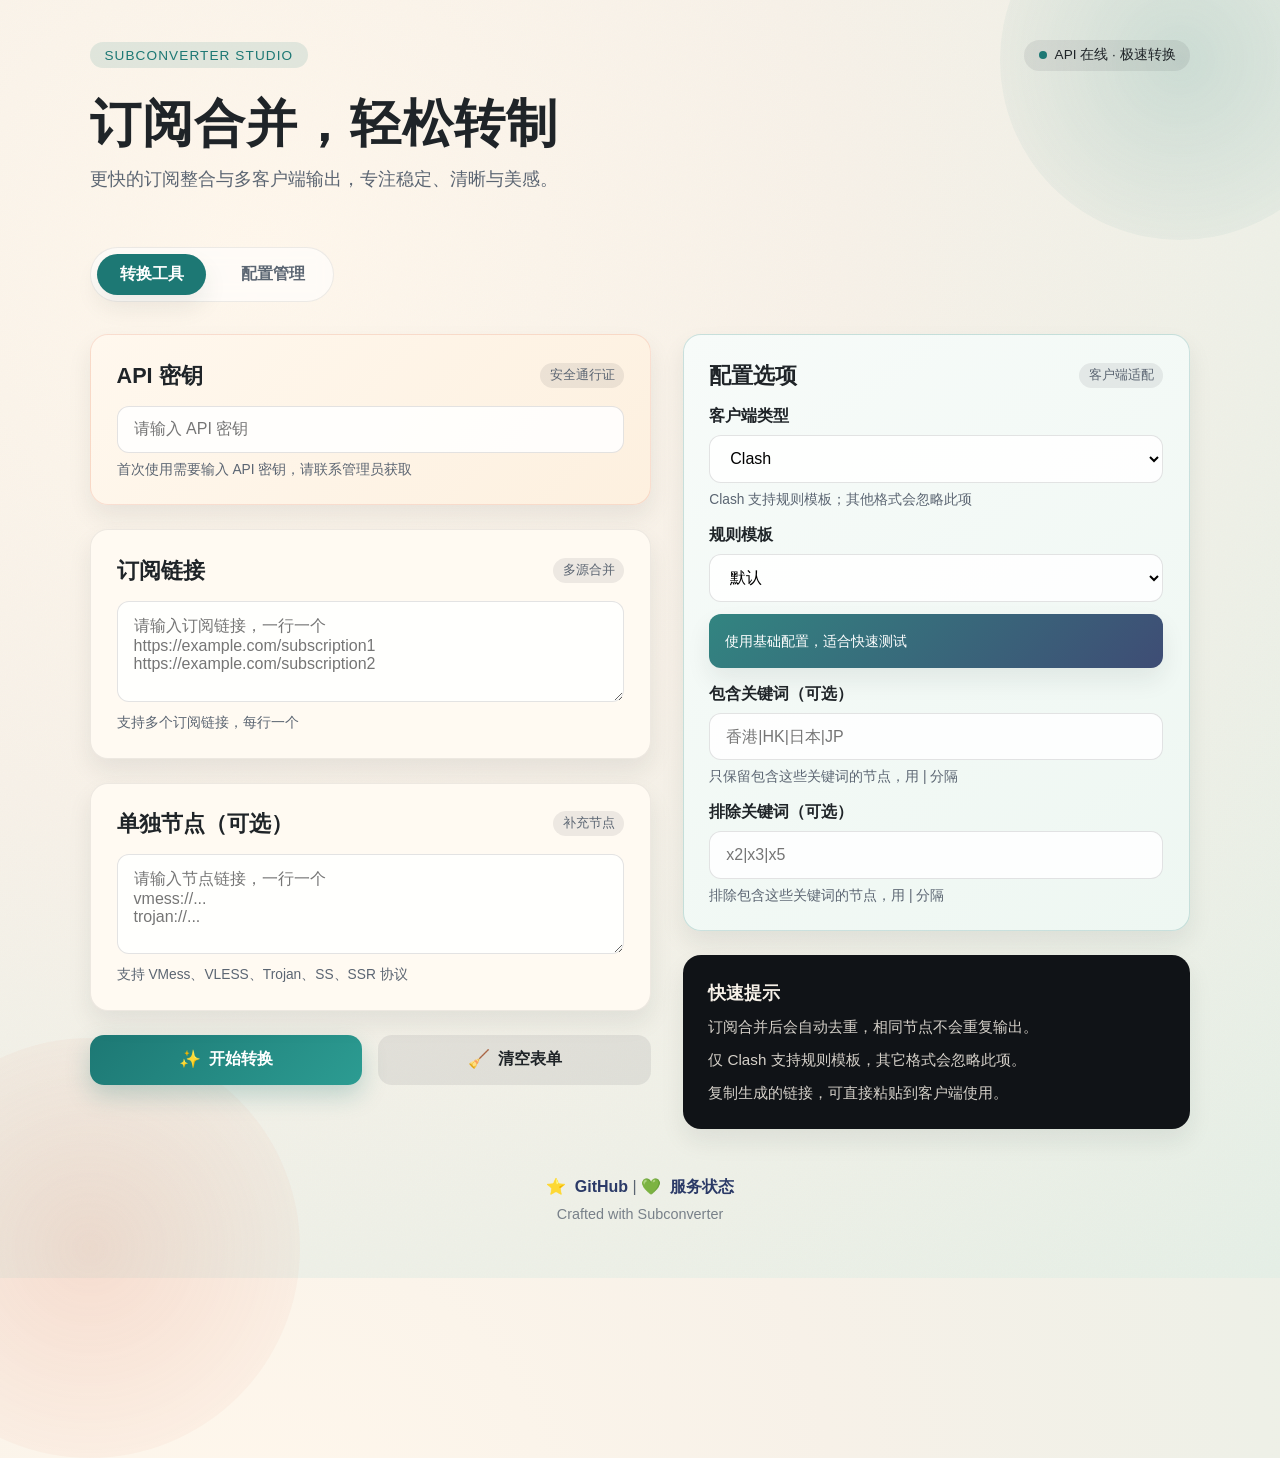
==== web/index.html @ e1075053 "Serve web interface at root path for easier deployment" ====
<!DOCTYPE html>
<html lang="zh-CN">

<head>
    <meta charset="UTF-8">
    <meta name="viewport" content="width=device-width, initial-scale=1.0">
    <title>Subconverter - 订阅转换工具</title>
    <link rel="stylesheet" href="style.css">
</head>

<body>
    <div class="bg-orb orb-1"></div>
    <div class="bg-orb orb-2"></div>
    <div class="bg-orb orb-3"></div>
    <div class="grain"></div>

    <div class="page">
        <header class="hero">
            <div class="hero-top">
                <span class="badge">Subconverter Studio</span>
                <div class="status-pill">
                    <span class="pulse"></span>
                    <span>API 在线 · 极速转换</span>
                </div>
            </div>
            <h1>订阅合并，轻松转制</h1>
            <p class="subtitle">更快的订阅整合与多客户端输出，专注稳定、清晰与美感。</p>
        </header>

        <nav class="nav-tabs">
            <a href="index.html" class="nav-tab active">转换工具</a>
            <a href="configs.html" class="nav-tab">配置管理</a>
        </nav>

        <main class="layout">
            <div class="column">
                <!-- API 密钥 -->
                <section class="card card-spotlight">
                    <div class="card-title">
                        <h2>API 密钥</h2>
                        <span class="card-tag">安全通行证</span>
                    </div>
                    <div class="form-group">
                        <input type="password" id="apiKey" placeholder="请输入 API 密钥">
                        <small>首次使用需要输入 API 密钥，请联系管理员获取</small>
                    </div>
                </section>

                <!-- 订阅链接 -->
                <section class="card">
                    <div class="card-title">
                        <h2>订阅链接</h2>
                        <span class="card-tag">多源合并</span>
                    </div>
                    <div class="form-group">
                        <textarea id="subscriptions" rows="4"
                            placeholder="请输入订阅链接，一行一个&#10;https://example.com/subscription1&#10;https://example.com/subscription2"></textarea>
                        <small>支持多个订阅链接，每行一个</small>
                    </div>
                </section>

                <!-- 单独节点 -->
                <section class="card">
                    <div class="card-title">
                        <h2>单独节点（可选）</h2>
                        <span class="card-tag">补充节点</span>
                    </div>
                    <div class="form-group">
                        <textarea id="nodes" rows="3"
                            placeholder="请输入节点链接，一行一个&#10;vmess://...&#10;trojan://..."></textarea>
                        <small>支持 VMess、VLESS、Trojan、SS、SSR 协议</small>
                    </div>
                </section>

                <!-- 操作按钮 -->
                <section class="actions">
                    <button class="btn btn-primary" onclick="convert()">
                        <span class="btn-icon">✨</span>
                        开始转换
                    </button>
                    <button class="btn btn-secondary" onclick="clearForm()">
                        <span class="btn-icon">🧹</span>
                        清空表单
                    </button>
                </section>

                <!-- 结果显示 -->
                <section class="card result-card" id="resultSection" style="display: none;">
                    <div class="card-title">
                        <h2>转换结果</h2>
                        <span class="card-tag">可复制链接</span>
                    </div>
                    <div class="result-content">
                        <div class="result-url">
                            <input type="text" id="resultUrl" readonly>
                            <button class="btn btn-copy" onclick="copyResult()">
                                <span class="btn-icon">📋</span>
                                复制
                            </button>
                        </div>
                        <div class="result-info">
                            <p id="resultInfo"></p>
                        </div>
                    </div>
                </section>
            </div>

            <div class="column">
                <!-- 配置选项 -->
                <section class="card card-config">
                    <div class="card-title">
                        <h2>配置选项</h2>
                        <span class="card-tag">客户端适配</span>
                    </div>

                    <div class="form-group">
                        <label for="outputFormat">客户端类型</label>
                        <select id="outputFormat">
                            <option value="clash">Clash</option>
                            <option value="singbox">Sing-box</option>
                            <option value="surge" data-ver="4">Surge 4</option>
                            <option value="surge" data-ver="3">Surge 3</option>
                            <option value="quanx">Quantumult X</option>
                            <option value="quan">Quantumult</option>
                            <option value="loon">Loon</option>
                            <option value="surfboard">Surfboard</option>
                            <option value="v2ray">V2Ray</option>
                            <option value="ss">Shadowsocks</option>
                            <option value="ssr">ShadowsocksR</option>
                            <option value="mixed">通用格式 (Shadowrocket等)</option>
                        </select>
                        <small id="configHint" class="config-hint">选择你使用的代理客户端</small>
                    </div>

                    <div class="form-group" id="configGroup">
                        <label for="configTemplate">规则模板</label>
                        <select id="configTemplate" onchange="updateTemplateDescription()">
                            <option value="">默认</option>
                            <option value="default">Default（简化版）</option>
                            <option value="acl4ssr">ACL4SSR（本地完整版）</option>
                            <optgroup label="ACL4SSR 在线版（推荐）">
                                <option value="acl4ssr_online">ACL4SSR 在线基础版</option>
                                <option value="acl4ssr_online_full">ACL4SSR 在线完整版</option>
                                <option value="acl4ssr_online_mini">ACL4SSR 在线精简版</option>
                                <option value="acl4ssr_online_adblock">ACL4SSR 强化去广告版</option>
                                <option value="acl4ssr_online_noauto">ACL4SSR 无自动测速版</option>
                            </optgroup>
                        </select>
                        <div id="templateDescription" class="template-desc"></div>
                    </div>

                    <div class="form-group">
                        <label for="includeFilter">包含关键词（可选）</label>
                        <input type="text" id="includeFilter" placeholder="香港|HK|日本|JP">
                        <small>只保留包含这些关键词的节点，用 | 分隔</small>
                    </div>

                    <div class="form-group">
                        <label for="excludeFilter">排除关键词（可选）</label>
                        <input type="text" id="excludeFilter" placeholder="x2|x3|x5">
                        <small>排除包含这些关键词的节点，用 | 分隔</small>
                    </div>
                </section>

                <section class="card card-note">
                    <h3>快速提示</h3>
                    <ul>
                        <li>订阅合并后会自动去重，相同节点不会重复输出。</li>
                        <li>仅 Clash 支持规则模板，其它格式会忽略此项。</li>
                        <li>复制生成的链接，可直接粘贴到客户端使用。</li>
                    </ul>
                </section>
            </div>
        </main>

        <footer>
            <p>
                <a href="https://github.com/Chen-ce/subconverter" target="_blank">
                    <span class="footer-icon">⭐</span>
                    GitHub
                </a>
                |
                <a href="/health" target="_blank">
                    <span class="footer-icon">💚</span>
                    服务状态
                </a>
            </p>
            <p class="footer-text">Crafted with Subconverter</p>
        </footer>
    </div>

    <script src="app.js"></script>
</body>

</html>
---- web/style.css ----
* {
    margin: 0;
    padding: 0;
    box-sizing: border-box;
}

:root {
    --bg-0: #f7f1e8;
    --bg-1: #e5efe6;
    --ink: #1f2428;
    --muted: #5b6572;
    --accent: #1d7874;
    --accent-2: #e07a5f;
    --accent-3: #2b3a67;
    --card: #fffaf2;
    --card-strong: #fef3e6;
    --border: rgba(25, 28, 32, 0.12);
    --shadow: 0 16px 40px rgba(31, 36, 40, 0.12);
    --shadow-soft: 0 12px 24px rgba(31, 36, 40, 0.08);
    --radius: 18px;
}

body {
    font-family: "Avenir Next", "Futura", "PingFang SC", "Noto Serif SC", "Microsoft YaHei", sans-serif;
    min-height: 100vh;
    background: radial-gradient(circle at 20% 20%, #fff7ec 0%, #f7f1e8 40%, #e5efe6 100%);
    color: var(--ink);
    padding: 2.5rem 1.25rem 3rem;
    position: relative;
    overflow-x: hidden;
}

.page {
    max-width: 1100px;
    margin: 0 auto;
    position: relative;
    z-index: 2;
}

.bg-orb {
    position: absolute;
    border-radius: 999px;
    filter: blur(0px);
    opacity: 0.55;
    z-index: 0;
    animation: float 10s ease-in-out infinite;
}

.orb-1 {
    width: 360px;
    height: 360px;
    background: radial-gradient(circle, rgba(29, 120, 116, 0.3), rgba(29, 120, 116, 0));
    top: -120px;
    right: -80px;
}

.orb-2 {
    width: 420px;
    height: 420px;
    background: radial-gradient(circle, rgba(224, 122, 95, 0.35), rgba(224, 122, 95, 0));
    bottom: -180px;
    left: -120px;
    animation-delay: 2s;
}

.orb-3 {
    width: 220px;
    height: 220px;
    background: radial-gradient(circle, rgba(43, 58, 103, 0.35), rgba(43, 58, 103, 0));
    top: 40%;
    left: 55%;
    animation-delay: 4s;
}

.grain {
    position: absolute;
    inset: 0;
    background-image: url("data:image/svg+xml,%3Csvg xmlns='http://www.w3.org/2000/svg' width='120' height='120' viewBox='0 0 120 120'%3E%3Cfilter id='n'%3E%3CfeTurbulence type='fractalNoise' baseFrequency='0.8' numOctaves='2' stitchTiles='stitch'/%3E%3C/filter%3E%3Crect width='120' height='120' filter='url(%23n)' opacity='0.15'/%3E%3C/svg%3E");
    opacity: 0.18;
    pointer-events: none;
    z-index: 1;
}

.hero {
    margin-bottom: 2rem;
    text-align: left;
}

.hero-top {
    display: flex;
    flex-wrap: wrap;
    gap: 0.75rem;
    align-items: center;
    justify-content: space-between;
}

.badge {
    background: rgba(29, 120, 116, 0.12);
    color: var(--accent);
    padding: 0.35rem 0.9rem;
    border-radius: 999px;
    font-size: 0.85rem;
    letter-spacing: 0.08em;
    text-transform: uppercase;
}

.status-pill {
    display: inline-flex;
    align-items: center;
    gap: 0.5rem;
    background: rgba(31, 36, 40, 0.08);
    color: var(--ink);
    padding: 0.4rem 0.9rem;
    border-radius: 999px;
    font-size: 0.85rem;
}

.pulse {
    width: 8px;
    height: 8px;
    background: var(--accent);
    border-radius: 50%;
    box-shadow: 0 0 0 rgba(29, 120, 116, 0.6);
    animation: pulse 2s infinite;
}

.hero h1 {
    font-family: "Playfair Display", "Noto Serif SC", "Georgia", serif;
    font-size: clamp(2.4rem, 4vw, 3.6rem);
    margin: 1.2rem 0 0.5rem;
    letter-spacing: 0.02em;
}

.subtitle {
    color: var(--muted);
    font-size: 1.1rem;
    max-width: 640px;
}

.nav-tabs {
    display: inline-flex;
    gap: 0.75rem;
    margin: 1.5rem 0 2rem;
    background: rgba(255, 255, 255, 0.6);
    padding: 0.4rem;
    border-radius: 999px;
    border: 1px solid rgba(25, 28, 32, 0.08);
    backdrop-filter: blur(8px);
}

.nav-tab {
    padding: 0.6rem 1.4rem;
    border-radius: 999px;
    text-decoration: none;
    color: var(--muted);
    font-weight: 600;
    transition: all 0.2s;
}

.nav-tab.active {
    background: var(--accent);
    color: white;
    box-shadow: var(--shadow-soft);
}

.nav-tab:hover {
    color: var(--ink);
    background: rgba(31, 36, 40, 0.08);
}

.layout {
    display: grid;
    grid-template-columns: 1.05fr 0.95fr;
    gap: 2rem;
    align-items: start;
}

.column {
    display: flex;
    flex-direction: column;
    gap: 1.5rem;
}

.card {
    background: var(--card);
    border-radius: var(--radius);
    padding: 1.6rem;
    box-shadow: var(--shadow-soft);
    border: 1px solid rgba(25, 28, 32, 0.08);
    transition: transform 0.2s ease, box-shadow 0.2s ease;
    animation: rise 0.5s ease both;
}

.column .card:nth-of-type(1) {
    animation-delay: 0.05s;
}

.column .card:nth-of-type(2) {
    animation-delay: 0.1s;
}

.column .card:nth-of-type(3) {
    animation-delay: 0.15s;
}

.column .card:nth-of-type(4) {
    animation-delay: 0.2s;
}

.card:hover {
    transform: translateY(-3px);
    box-shadow: var(--shadow);
}

.card-spotlight {
    background: linear-gradient(135deg, #fff8ee 0%, #fdf0df 100%);
    border: 1px solid rgba(224, 122, 95, 0.2);
}

.card-config {
    background: linear-gradient(145deg, #f7fbf9 0%, #eef7f2 100%);
    border: 1px solid rgba(29, 120, 116, 0.2);
}

.card-note {
    background: #101317;
    color: #f7f1e8;
    border: none;
}

.card-note h3 {
    font-size: 1.1rem;
    margin-bottom: 0.75rem;
}

.card-note ul {
    list-style: none;
    display: grid;
    gap: 0.75rem;
    font-size: 0.95rem;
    color: rgba(247, 241, 232, 0.85);
}

.card-title {
    display: flex;
    align-items: center;
    justify-content: space-between;
    gap: 1rem;
    margin-bottom: 1rem;
}

.card-title h2 {
    font-size: 1.35rem;
}

.card-tag {
    background: rgba(31, 36, 40, 0.08);
    color: var(--muted);
    font-size: 0.8rem;
    padding: 0.25rem 0.6rem;
    border-radius: 999px;
}

.form-group {
    margin-bottom: 1rem;
}

.form-group:last-child {
    margin-bottom: 0;
}

label {
    display: block;
    margin-bottom: 0.5rem;
    font-weight: 600;
    color: var(--ink);
}

input[type="text"],
input[type="password"],
textarea,
select {
    width: 100%;
    padding: 0.85rem 1rem;
    border: 1px solid var(--border);
    border-radius: 12px;
    font-size: 1rem;
    transition: border-color 0.2s, box-shadow 0.2s;
    font-family: inherit;
    background: rgba(255, 255, 255, 0.85);
}

input[type="text"]:focus,
input[type="password"]:focus,
textarea:focus,
select:focus {
    outline: none;
    border-color: rgba(29, 120, 116, 0.6);
    box-shadow: 0 0 0 4px rgba(29, 120, 116, 0.18);
}

textarea {
    resize: vertical;
    min-height: 100px;
}

small {
    display: block;
    margin-top: 0.5rem;
    color: var(--muted);
    font-size: 0.86rem;
}

.actions {
    display: flex;
    gap: 1rem;
}

.btn {
    flex: 1;
    padding: 0.9rem 1.4rem;
    border: none;
    border-radius: 14px;
    font-size: 1rem;
    font-weight: 700;
    cursor: pointer;
    transition: transform 0.2s, box-shadow 0.2s, background 0.2s;
    display: inline-flex;
    align-items: center;
    justify-content: center;
    gap: 0.5rem;
}

.btn-primary {
    background: linear-gradient(135deg, var(--accent) 0%, #2c9c92 100%);
    color: white;
    box-shadow: 0 10px 24px rgba(29, 120, 116, 0.25);
}

.btn-primary:hover {
    transform: translateY(-2px);
    box-shadow: 0 14px 30px rgba(29, 120, 116, 0.32);
}

.btn-secondary {
    background: rgba(31, 36, 40, 0.08);
    color: var(--ink);
}

.btn-secondary:hover {
    background: rgba(31, 36, 40, 0.16);
    transform: translateY(-2px);
}

.btn-copy {
    padding: 0.75rem 1.4rem;
    background: var(--accent-2);
    color: white;
    border: none;
    border-radius: 12px;
    cursor: pointer;
    font-weight: 700;
    transition: all 0.2s;
    white-space: nowrap;
}

.btn-copy:hover {
    transform: translateY(-1px);
    box-shadow: 0 10px 18px rgba(224, 122, 95, 0.3);
}

.btn-copy.copied {
    background: #1d7874;
}

.btn-icon {
    font-size: 1.1rem;
}

.result-card {
    background: linear-gradient(135deg, rgba(29, 120, 116, 0.95) 0%, rgba(43, 58, 103, 0.9) 100%);
    color: white;
    border: none;
}

.result-content {
    margin-top: 1rem;
}

.result-url {
    display: flex;
    gap: 0.75rem;
    margin-bottom: 1rem;
}

.result-url input {
    flex: 1;
    background: white;
    color: var(--ink);
}

.result-info {
    background: rgba(255, 255, 255, 0.14);
    padding: 1rem;
    border-radius: 12px;
    backdrop-filter: blur(10px);
}

.success,
.error,
.loading {
    color: white;
    font-size: 1rem;
    line-height: 1.6;
}

footer {
    text-align: center;
    margin-top: 3rem;
    color: var(--muted);
}

footer p {
    margin-bottom: 0.5rem;
}

footer a {
    color: var(--accent-3);
    text-decoration: none;
    font-weight: 600;
    transition: color 0.2s;
}

footer a:hover {
    color: var(--accent);
}

.footer-icon {
    margin-right: 0.25rem;
}

.footer-text {
    opacity: 0.8;
    font-size: 0.9rem;
}

/* 模态框 */
.modal {
    display: none;
    position: fixed;
    z-index: 1000;
    left: 0;
    top: 0;
    width: 100%;
    height: 100%;
    background-color: rgba(0, 0, 0, 0.5);
    align-items: center;
    justify-content: center;
}

.modal-content {
    background: white;
    border-radius: 18px;
    max-width: 600px;
    width: 90%;
    max-height: 90vh;
    overflow-y: auto;
    box-shadow: var(--shadow);
}

.modal-header {
    display: flex;
    justify-content: space-between;
    align-items: center;
    padding: 1.5rem;
    border-bottom: 1px solid var(--border);
}

.modal-header h2 {
    margin: 0;
    color: var(--ink);
}

.close {
    font-size: 2rem;
    font-weight: 300;
    color: var(--muted);
    cursor: pointer;
    line-height: 1;
}

.close:hover {
    color: var(--ink);
}

.modal-body {
    padding: 1.5rem;
}

.modal-footer {
    display: flex;
    gap: 1rem;
    padding: 1.5rem;
    border-top: 1px solid var(--border);
    justify-content: flex-end;
}

/* 配置网格 */
.configs-grid {
    display: grid;
    grid-template-columns: repeat(auto-fill, minmax(300px, 1fr));
    gap: 1.5rem;
}

.config-card {
    background: var(--card);
    border-radius: var(--radius);
    padding: 1.5rem;
    border: 1px solid var(--border);
    transition: all 0.2s;
    box-shadow: var(--shadow-soft);
}

.config-card:hover {
    border-color: rgba(29, 120, 116, 0.4);
    transform: translateY(-2px);
    box-shadow: var(--shadow);
}

.config-header {
    display: flex;
    justify-content: space-between;
    align-items: center;
    margin-bottom: 1rem;
}

.config-header h3 {
    margin: 0;
    color: var(--accent);
    font-size: 1.2rem;
}

.config-id {
    font-family: "SFMono-Regular", "JetBrains Mono", monospace;
    background: var(--accent);
    color: white;
    padding: 0.25rem 0.5rem;
    border-radius: 4px;
    font-size: 0.85rem;
}

.config-body {
    margin-bottom: 1rem;
}

.config-body p {
    margin: 0.5rem 0;
    font-size: 0.9rem;
    color: var(--muted);
}

.config-body strong {
    color: var(--ink);
}

.config-url {
    display: flex;
    gap: 0.5rem;
    margin-top: 1rem;
}

.config-url input {
    flex: 1;
    font-size: 0.875rem;
    padding: 0.5rem;
}

.btn-icon-only {
    padding: 0.5rem 0.75rem;
    background: var(--accent);
    color: white;
    border: none;
    border-radius: 8px;
    cursor: pointer;
    font-size: 1rem;
    transition: all 0.2s;
}

.btn-icon-only:hover {
    background: #218f85;
}

.config-actions {
    display: flex;
    gap: 0.5rem;
}

.btn-small {
    padding: 0.5rem 1rem;
    font-size: 0.875rem;
}

.btn-danger {
    background: #d1495b;
    color: white;
}

.btn-danger:hover {
    background: #b63f4f;
}

/* 模板说明 */
.template-desc {
    margin-top: 0.75rem;
    padding: 1rem;
    background: linear-gradient(135deg, rgba(29, 120, 116, 0.9), rgba(43, 58, 103, 0.9));
    color: white;
    border-radius: 12px;
    font-size: 0.875rem;
    line-height: 1.6;
    white-space: pre-line;
    display: none;
    box-shadow: var(--shadow-soft);
}

.template-desc:empty {
    display: none !important;
}

@media (max-width: 980px) {
    .layout {
        grid-template-columns: 1fr;
    }

    .nav-tabs {
        flex-wrap: wrap;
    }

    .actions {
        flex-direction: column;
    }

    .result-url {
        flex-direction: column;
    }
}

@media (max-width: 640px) {
    body {
        padding: 1.5rem 1rem 2rem;
    }

    .hero-top {
        flex-direction: column;
        align-items: flex-start;
    }
}

@keyframes fadeIn {
    from {
        opacity: 0;
        transform: translateY(10px);
    }
    to {
        opacity: 1;
        transform: translateY(0);
    }
}

@keyframes rise {
    from {
        opacity: 0;
        transform: translateY(18px);
    }
    to {
        opacity: 1;
        transform: translateY(0);
    }
}

@keyframes float {
    0%,
    100% {
        transform: translateY(0px);
    }
    50% {
        transform: translateY(-14px);
    }
}

@keyframes pulse {
    0% {
        box-shadow: 0 0 0 0 rgba(29, 120, 116, 0.5);
    }
    70% {
        box-shadow: 0 0 0 10px rgba(29, 120, 116, 0);
    }
    100% {
        box-shadow: 0 0 0 0 rgba(29, 120, 116, 0);
    }
}
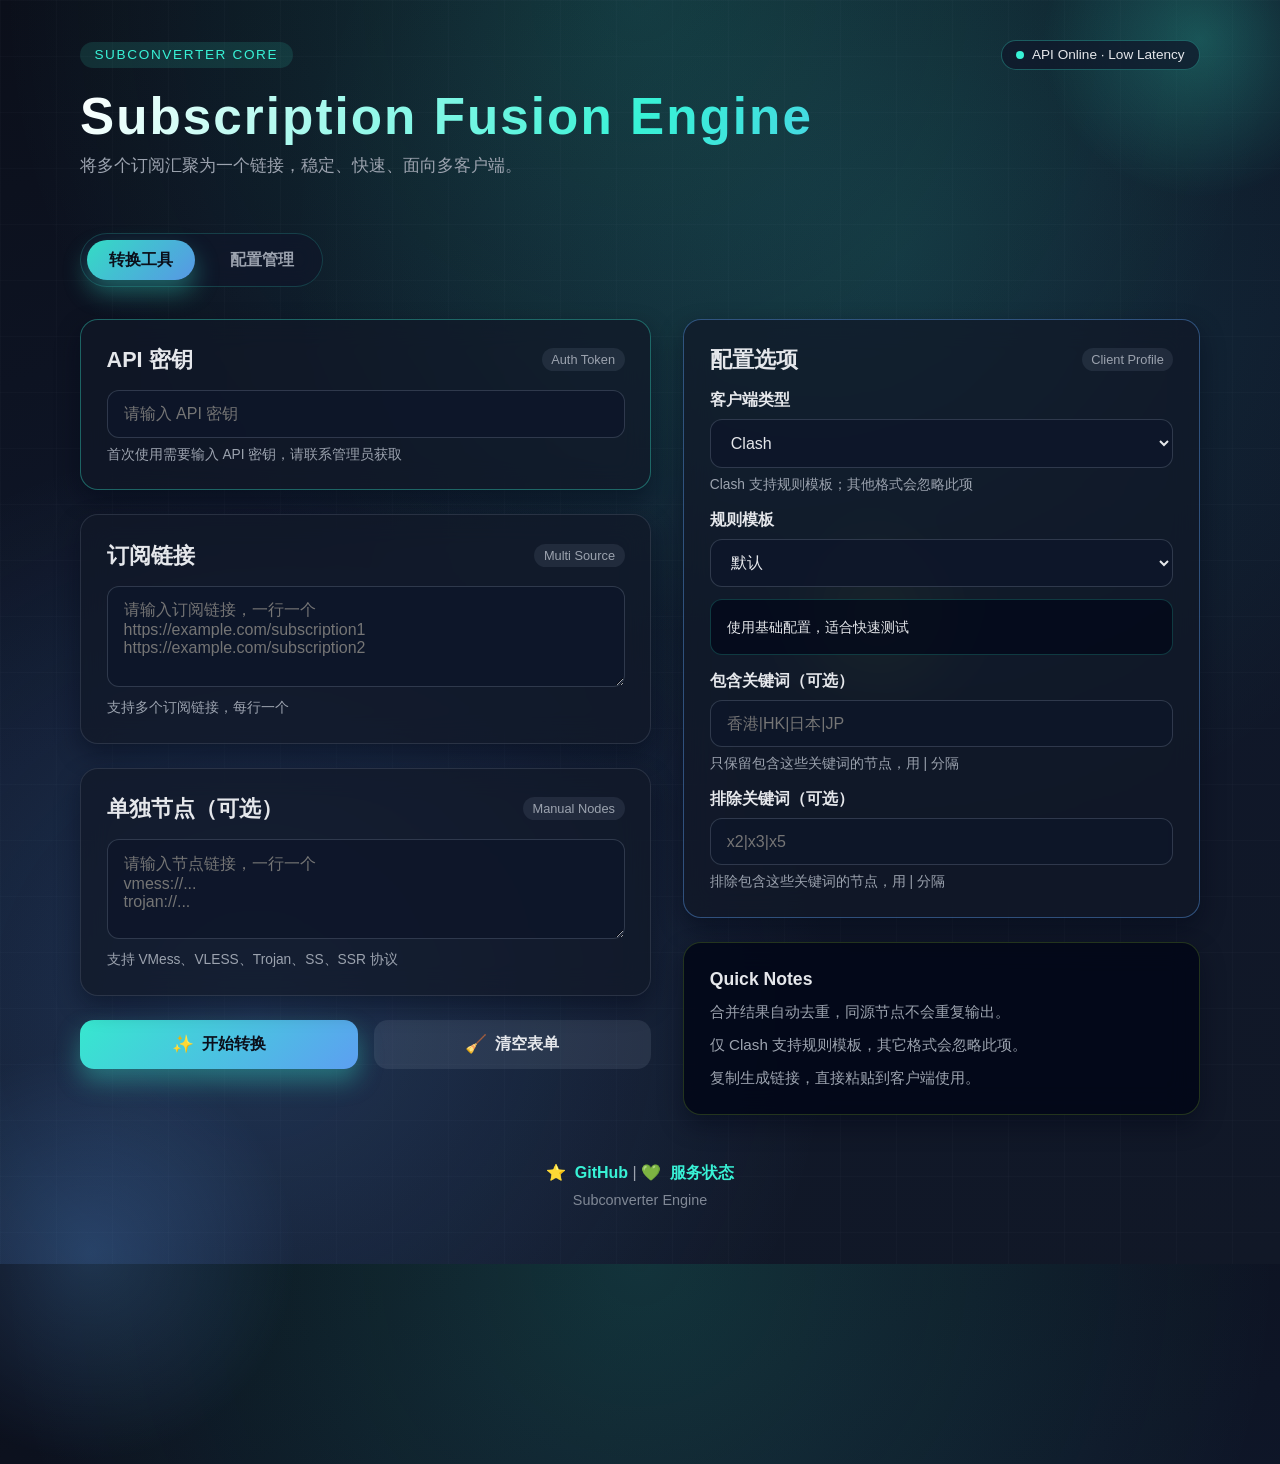
==== commit 2c115afb: "Add health check status page with real-time monitoring" ====
--- a/web/index.html
+++ b/web/index.html
@@ -17,14 +17,14 @@
     <div class="page">
         <header class="hero">
             <div class="hero-top">
-                <span class="badge">Subconverter Studio</span>
+                <span class="badge">Subconverter Core</span>
                 <div class="status-pill">
                     <span class="pulse"></span>
-                    <span>API 在线 · 极速转换</span>
+                    <span>API Online · Low Latency</span>
                 </div>
             </div>
-            <h1>订阅合并，轻松转制</h1>
-            <p class="subtitle">更快的订阅整合与多客户端输出，专注稳定、清晰与美感。</p>
+            <h1>Subscription Fusion Engine</h1>
+            <p class="subtitle">将多个订阅汇聚为一个链接，稳定、快速、面向多客户端。</p>
         </header>
 
         <nav class="nav-tabs">
@@ -38,7 +38,7 @@
                 <section class="card card-spotlight">
                     <div class="card-title">
                         <h2>API 密钥</h2>
-                        <span class="card-tag">安全通行证</span>
+                        <span class="card-tag">Auth Token</span>
                     </div>
                     <div class="form-group">
                         <input type="password" id="apiKey" placeholder="请输入 API 密钥">
@@ -50,7 +50,7 @@
                 <section class="card">
                     <div class="card-title">
                         <h2>订阅链接</h2>
-                        <span class="card-tag">多源合并</span>
+                        <span class="card-tag">Multi Source</span>
                     </div>
                     <div class="form-group">
                         <textarea id="subscriptions" rows="4"
@@ -63,7 +63,7 @@
                 <section class="card">
                     <div class="card-title">
                         <h2>单独节点（可选）</h2>
-                        <span class="card-tag">补充节点</span>
+                        <span class="card-tag">Manual Nodes</span>
                     </div>
                     <div class="form-group">
                         <textarea id="nodes" rows="3"
@@ -88,7 +88,7 @@
                 <section class="card result-card" id="resultSection" style="display: none;">
                     <div class="card-title">
                         <h2>转换结果</h2>
-                        <span class="card-tag">可复制链接</span>
+                        <span class="card-tag">Share Link</span>
                     </div>
                     <div class="result-content">
                         <div class="result-url">
@@ -110,7 +110,7 @@
                 <section class="card card-config">
                     <div class="card-title">
                         <h2>配置选项</h2>
-                        <span class="card-tag">客户端适配</span>
+                        <span class="card-tag">Client Profile</span>
                     </div>
 
                     <div class="form-group">
@@ -163,11 +163,11 @@
                 </section>
 
                 <section class="card card-note">
-                    <h3>快速提示</h3>
+                    <h3>Quick Notes</h3>
                     <ul>
-                        <li>订阅合并后会自动去重，相同节点不会重复输出。</li>
+                        <li>合并结果自动去重，同源节点不会重复输出。</li>
                         <li>仅 Clash 支持规则模板，其它格式会忽略此项。</li>
-                        <li>复制生成的链接，可直接粘贴到客户端使用。</li>
+                        <li>复制生成链接，直接粘贴到客户端使用。</li>
                     </ul>
                 </section>
             </div>
@@ -185,10 +185,11 @@
                     服务状态
                 </a>
             </p>
-            <p class="footer-text">Crafted with Subconverter</p>
+            <p class="footer-text">Subconverter Engine</p>
         </footer>
     </div>
 
+    <script src="toast.js"></script>
     <script src="app.js"></script>
 </body>
 
--- a/web/style.css
+++ b/web/style.css
@@ -5,33 +5,57 @@
 }
 
 :root {
-    --bg-0: #f7f1e8;
-    --bg-1: #e5efe6;
-    --ink: #1f2428;
-    --muted: #5b6572;
-    --accent: #1d7874;
-    --accent-2: #e07a5f;
-    --accent-3: #2b3a67;
-    --card: #fffaf2;
-    --card-strong: #fef3e6;
-    --border: rgba(25, 28, 32, 0.12);
-    --shadow: 0 16px 40px rgba(31, 36, 40, 0.12);
-    --shadow-soft: 0 12px 24px rgba(31, 36, 40, 0.08);
+    --bg-0: #0b0f1a;
+    --bg-1: #0f172a;
+    --bg-2: #111827;
+    --glass: rgba(17, 24, 39, 0.72);
+    --glass-strong: rgba(15, 23, 42, 0.86);
+    --border: rgba(148, 163, 184, 0.18);
+    --text: #e5e7eb;
+    --muted: #9ca3af;
+    --accent: #38f2d6;
+    --accent-2: #60a5fa;
+    --accent-3: #a3e635;
+    --danger: #f97316;
+    --shadow: 0 20px 40px rgba(2, 6, 23, 0.6);
+    --shadow-soft: 0 10px 24px rgba(2, 6, 23, 0.45);
     --radius: 18px;
 }
 
 body {
-    font-family: "Avenir Next", "Futura", "PingFang SC", "Noto Serif SC", "Microsoft YaHei", sans-serif;
+    font-family: "Space Grotesk", "Sora", "PingFang SC", "Microsoft YaHei", sans-serif;
     min-height: 100vh;
-    background: radial-gradient(circle at 20% 20%, #fff7ec 0%, #f7f1e8 40%, #e5efe6 100%);
-    color: var(--ink);
+    background: radial-gradient(circle at top, rgba(56, 242, 214, 0.15), transparent 45%),
+        radial-gradient(circle at 20% 80%, rgba(96, 165, 250, 0.2), transparent 40%),
+        linear-gradient(160deg, var(--bg-0), var(--bg-1) 45%, var(--bg-2) 100%);
+    color: var(--text);
     padding: 2.5rem 1.25rem 3rem;
     position: relative;
     overflow-x: hidden;
 }
 
+body::before {
+    content: "";
+    position: absolute;
+    inset: 0;
+    background-image: linear-gradient(rgba(148, 163, 184, 0.12) 1px, transparent 1px),
+        linear-gradient(90deg, rgba(148, 163, 184, 0.12) 1px, transparent 1px);
+    background-size: 56px 56px;
+    opacity: 0.25;
+    z-index: 0;
+}
+
+body::after {
+    content: "";
+    position: absolute;
+    inset: 0;
+    background: radial-gradient(circle at 70% 20%, rgba(56, 242, 214, 0.22), transparent 45%);
+    opacity: 0.5;
+    z-index: 0;
+}
+
 .page {
-    max-width: 1100px;
+    max-width: 1120px;
     margin: 0 auto;
     position: relative;
     z-index: 2;
@@ -41,15 +65,15 @@
     position: absolute;
     border-radius: 999px;
     filter: blur(0px);
-    opacity: 0.55;
-    z-index: 0;
-    animation: float 10s ease-in-out infinite;
+    opacity: 0.7;
+    z-index: 1;
+    animation: float 12s ease-in-out infinite;
 }
 
 .orb-1 {
-    width: 360px;
-    height: 360px;
-    background: radial-gradient(circle, rgba(29, 120, 116, 0.3), rgba(29, 120, 116, 0));
+    width: 320px;
+    height: 320px;
+    background: radial-gradient(circle, rgba(56, 242, 214, 0.35), transparent 70%);
     top: -120px;
     right: -80px;
 }
@@ -57,8 +81,8 @@
 .orb-2 {
     width: 420px;
     height: 420px;
-    background: radial-gradient(circle, rgba(224, 122, 95, 0.35), rgba(224, 122, 95, 0));
-    bottom: -180px;
+    background: radial-gradient(circle, rgba(96, 165, 250, 0.32), transparent 70%);
+    bottom: -200px;
     left: -120px;
     animation-delay: 2s;
 }
@@ -66,24 +90,14 @@
 .orb-3 {
     width: 220px;
     height: 220px;
-    background: radial-gradient(circle, rgba(43, 58, 103, 0.35), rgba(43, 58, 103, 0));
+    background: radial-gradient(circle, rgba(163, 230, 53, 0.25), transparent 70%);
     top: 40%;
-    left: 55%;
+    left: 60%;
     animation-delay: 4s;
-}
-
-.grain {
-    position: absolute;
-    inset: 0;
-    background-image: url("data:image/svg+xml,%3Csvg xmlns='http://www.w3.org/2000/svg' width='120' height='120' viewBox='0 0 120 120'%3E%3Cfilter id='n'%3E%3CfeTurbulence type='fractalNoise' baseFrequency='0.8' numOctaves='2' stitchTiles='stitch'/%3E%3C/filter%3E%3Crect width='120' height='120' filter='url(%23n)' opacity='0.15'/%3E%3C/svg%3E");
-    opacity: 0.18;
-    pointer-events: none;
-    z-index: 1;
 }
 
 .hero {
     margin-bottom: 2rem;
-    text-align: left;
 }
 
 .hero-top {
@@ -95,12 +109,12 @@
 }
 
 .badge {
-    background: rgba(29, 120, 116, 0.12);
+    background: rgba(56, 242, 214, 0.12);
     color: var(--accent);
     padding: 0.35rem 0.9rem;
     border-radius: 999px;
     font-size: 0.85rem;
-    letter-spacing: 0.08em;
+    letter-spacing: 0.12em;
     text-transform: uppercase;
 }
 
@@ -108,10 +122,11 @@
     display: inline-flex;
     align-items: center;
     gap: 0.5rem;
-    background: rgba(31, 36, 40, 0.08);
-    color: var(--ink);
+    background: rgba(15, 23, 42, 0.75);
+    color: var(--text);
     padding: 0.4rem 0.9rem;
     border-radius: 999px;
+    border: 1px solid rgba(56, 242, 214, 0.3);
     font-size: 0.85rem;
 }
 
@@ -120,20 +135,24 @@
     height: 8px;
     background: var(--accent);
     border-radius: 50%;
-    box-shadow: 0 0 0 rgba(29, 120, 116, 0.6);
+    box-shadow: 0 0 0 rgba(56, 242, 214, 0.6);
     animation: pulse 2s infinite;
 }
 
 .hero h1 {
-    font-family: "Playfair Display", "Noto Serif SC", "Georgia", serif;
-    font-size: clamp(2.4rem, 4vw, 3.6rem);
-    margin: 1.2rem 0 0.5rem;
-    letter-spacing: 0.02em;
+    font-family: "Rajdhani", "Space Grotesk", "PingFang SC", sans-serif;
+    font-size: clamp(2.4rem, 4vw, 3.7rem);
+    margin: 1.1rem 0 0.5rem;
+    letter-spacing: 0.04em;
+    background: linear-gradient(120deg, #ffffff, var(--accent), var(--accent-2));
+    -webkit-background-clip: text;
+    background-clip: text;
+    color: transparent;
 }
 
 .subtitle {
     color: var(--muted);
-    font-size: 1.1rem;
+    font-size: 1.05rem;
     max-width: 640px;
 }
 
@@ -141,11 +160,11 @@
     display: inline-flex;
     gap: 0.75rem;
     margin: 1.5rem 0 2rem;
-    background: rgba(255, 255, 255, 0.6);
-    padding: 0.4rem;
+    background: rgba(15, 23, 42, 0.8);
+    padding: 0.35rem;
     border-radius: 999px;
-    border: 1px solid rgba(25, 28, 32, 0.08);
-    backdrop-filter: blur(8px);
+    border: 1px solid rgba(56, 242, 214, 0.18);
+    backdrop-filter: blur(10px);
 }
 
 .nav-tab {
@@ -158,14 +177,14 @@
 }
 
 .nav-tab.active {
-    background: var(--accent);
-    color: white;
-    box-shadow: var(--shadow-soft);
+    background: linear-gradient(135deg, rgba(56, 242, 214, 0.9), rgba(96, 165, 250, 0.9));
+    color: #0b0f1a;
+    box-shadow: 0 12px 24px rgba(56, 242, 214, 0.35);
 }
 
 .nav-tab:hover {
-    color: var(--ink);
-    background: rgba(31, 36, 40, 0.08);
+    color: var(--text);
+    background: rgba(56, 242, 214, 0.12);
 }
 
 .layout {
@@ -175,6 +194,10 @@
     align-items: start;
 }
 
+.layout.single {
+    grid-template-columns: 1fr;
+}
+
 .column {
     display: flex;
     flex-direction: column;
@@ -182,29 +205,14 @@
 }
 
 .card {
-    background: var(--card);
+    background: var(--glass);
     border-radius: var(--radius);
     padding: 1.6rem;
+    border: 1px solid var(--border);
     box-shadow: var(--shadow-soft);
-    border: 1px solid rgba(25, 28, 32, 0.08);
+    backdrop-filter: blur(14px);
     transition: transform 0.2s ease, box-shadow 0.2s ease;
     animation: rise 0.5s ease both;
-}
-
-.column .card:nth-of-type(1) {
-    animation-delay: 0.05s;
-}
-
-.column .card:nth-of-type(2) {
-    animation-delay: 0.1s;
-}
-
-.column .card:nth-of-type(3) {
-    animation-delay: 0.15s;
-}
-
-.column .card:nth-of-type(4) {
-    animation-delay: 0.2s;
 }
 
 .card:hover {
@@ -213,19 +221,16 @@
 }
 
 .card-spotlight {
-    background: linear-gradient(135deg, #fff8ee 0%, #fdf0df 100%);
-    border: 1px solid rgba(224, 122, 95, 0.2);
+    border: 1px solid rgba(56, 242, 214, 0.35);
 }
 
 .card-config {
-    background: linear-gradient(145deg, #f7fbf9 0%, #eef7f2 100%);
-    border: 1px solid rgba(29, 120, 116, 0.2);
+    border: 1px solid rgba(96, 165, 250, 0.4);
 }
 
 .card-note {
-    background: #101317;
-    color: #f7f1e8;
-    border: none;
+    background: rgba(2, 6, 23, 0.85);
+    border: 1px solid rgba(163, 230, 53, 0.2);
 }
 
 .card-note h3 {
@@ -238,7 +243,7 @@
     display: grid;
     gap: 0.75rem;
     font-size: 0.95rem;
-    color: rgba(247, 241, 232, 0.85);
+    color: var(--muted);
 }
 
 .card-title {
@@ -254,7 +259,7 @@
 }
 
 .card-tag {
-    background: rgba(31, 36, 40, 0.08);
+    background: rgba(148, 163, 184, 0.12);
     color: var(--muted);
     font-size: 0.8rem;
     padding: 0.25rem 0.6rem;
@@ -273,7 +278,7 @@
     display: block;
     margin-bottom: 0.5rem;
     font-weight: 600;
-    color: var(--ink);
+    color: var(--text);
 }
 
 input[type="text"],
@@ -282,12 +287,13 @@
 select {
     width: 100%;
     padding: 0.85rem 1rem;
-    border: 1px solid var(--border);
+    border: 1px solid rgba(148, 163, 184, 0.25);
     border-radius: 12px;
     font-size: 1rem;
     transition: border-color 0.2s, box-shadow 0.2s;
     font-family: inherit;
-    background: rgba(255, 255, 255, 0.85);
+    background: rgba(15, 23, 42, 0.85);
+    color: var(--text);
 }
 
 input[type="text"]:focus,
@@ -295,8 +301,8 @@
 textarea:focus,
 select:focus {
     outline: none;
-    border-color: rgba(29, 120, 116, 0.6);
-    box-shadow: 0 0 0 4px rgba(29, 120, 116, 0.18);
+    border-color: rgba(56, 242, 214, 0.7);
+    box-shadow: 0 0 0 4px rgba(56, 242, 214, 0.2);
 }
 
 textarea {
@@ -332,30 +338,30 @@
 }
 
 .btn-primary {
-    background: linear-gradient(135deg, var(--accent) 0%, #2c9c92 100%);
-    color: white;
-    box-shadow: 0 10px 24px rgba(29, 120, 116, 0.25);
+    background: linear-gradient(135deg, rgba(56, 242, 214, 0.95), rgba(96, 165, 250, 0.95));
+    color: #0b0f1a;
+    box-shadow: 0 12px 24px rgba(56, 242, 214, 0.35);
 }
 
 .btn-primary:hover {
     transform: translateY(-2px);
-    box-shadow: 0 14px 30px rgba(29, 120, 116, 0.32);
+    box-shadow: 0 16px 30px rgba(56, 242, 214, 0.45);
 }
 
 .btn-secondary {
-    background: rgba(31, 36, 40, 0.08);
-    color: var(--ink);
+    background: rgba(148, 163, 184, 0.14);
+    color: var(--text);
 }
 
 .btn-secondary:hover {
-    background: rgba(31, 36, 40, 0.16);
+    background: rgba(148, 163, 184, 0.24);
     transform: translateY(-2px);
 }
 
 .btn-copy {
     padding: 0.75rem 1.4rem;
-    background: var(--accent-2);
-    color: white;
+    background: rgba(163, 230, 53, 0.9);
+    color: #0b0f1a;
     border: none;
     border-radius: 12px;
     cursor: pointer;
@@ -366,11 +372,11 @@
 
 .btn-copy:hover {
     transform: translateY(-1px);
-    box-shadow: 0 10px 18px rgba(224, 122, 95, 0.3);
+    box-shadow: 0 10px 18px rgba(163, 230, 53, 0.3);
 }
 
 .btn-copy.copied {
-    background: #1d7874;
+    background: rgba(56, 242, 214, 0.95);
 }
 
 .btn-icon {
@@ -378,9 +384,8 @@
 }
 
 .result-card {
-    background: linear-gradient(135deg, rgba(29, 120, 116, 0.95) 0%, rgba(43, 58, 103, 0.9) 100%);
-    color: white;
-    border: none;
+    background: linear-gradient(135deg, rgba(15, 23, 42, 0.9), rgba(2, 6, 23, 0.95));
+    border: 1px solid rgba(56, 242, 214, 0.35);
 }
 
 .result-content {
@@ -395,21 +400,21 @@
 
 .result-url input {
     flex: 1;
-    background: white;
-    color: var(--ink);
+    background: rgba(2, 6, 23, 0.6);
+    color: var(--text);
 }
 
 .result-info {
-    background: rgba(255, 255, 255, 0.14);
+    background: rgba(15, 23, 42, 0.65);
     padding: 1rem;
     border-radius: 12px;
-    backdrop-filter: blur(10px);
+    border: 1px solid rgba(148, 163, 184, 0.2);
 }
 
 .success,
 .error,
 .loading {
-    color: white;
+    color: var(--text);
     font-size: 1rem;
     line-height: 1.6;
 }
@@ -425,14 +430,14 @@
 }
 
 footer a {
-    color: var(--accent-3);
+    color: var(--accent);
     text-decoration: none;
     font-weight: 600;
     transition: color 0.2s;
 }
 
 footer a:hover {
-    color: var(--accent);
+    color: var(--accent-2);
 }
 
 .footer-icon {
@@ -444,7 +449,6 @@
     font-size: 0.9rem;
 }
 
-/* 模态框 */
 .modal {
     display: none;
     position: fixed;
@@ -453,19 +457,20 @@
     top: 0;
     width: 100%;
     height: 100%;
-    background-color: rgba(0, 0, 0, 0.5);
+    background-color: rgba(2, 6, 23, 0.7);
     align-items: center;
     justify-content: center;
 }
 
 .modal-content {
-    background: white;
+    background: var(--glass-strong);
     border-radius: 18px;
-    max-width: 600px;
+    max-width: 620px;
     width: 90%;
     max-height: 90vh;
     overflow-y: auto;
     box-shadow: var(--shadow);
+    border: 1px solid rgba(56, 242, 214, 0.25);
 }
 
 .modal-header {
@@ -478,7 +483,7 @@
 
 .modal-header h2 {
     margin: 0;
-    color: var(--ink);
+    color: var(--text);
 }
 
 .close {
@@ -490,7 +495,7 @@
 }
 
 .close:hover {
-    color: var(--ink);
+    color: var(--text);
 }
 
 .modal-body {
@@ -505,24 +510,23 @@
     justify-content: flex-end;
 }
 
-/* 配置网格 */
 .configs-grid {
     display: grid;
-    grid-template-columns: repeat(auto-fill, minmax(300px, 1fr));
+    grid-template-columns: repeat(auto-fill, minmax(280px, 1fr));
     gap: 1.5rem;
 }
 
 .config-card {
-    background: var(--card);
+    background: rgba(2, 6, 23, 0.65);
     border-radius: var(--radius);
     padding: 1.5rem;
-    border: 1px solid var(--border);
+    border: 1px solid rgba(96, 165, 250, 0.25);
     transition: all 0.2s;
     box-shadow: var(--shadow-soft);
 }
 
 .config-card:hover {
-    border-color: rgba(29, 120, 116, 0.4);
+    border-color: rgba(56, 242, 214, 0.5);
     transform: translateY(-2px);
     box-shadow: var(--shadow);
 }
@@ -541,12 +545,13 @@
 }
 
 .config-id {
-    font-family: "SFMono-Regular", "JetBrains Mono", monospace;
-    background: var(--accent);
-    color: white;
+    font-family: "JetBrains Mono", "SFMono-Regular", monospace;
+    background: rgba(56, 242, 214, 0.14);
+    color: var(--text);
     padding: 0.25rem 0.5rem;
-    border-radius: 4px;
+    border-radius: 6px;
     font-size: 0.85rem;
+    border: 1px solid rgba(56, 242, 214, 0.35);
 }
 
 .config-body {
@@ -560,7 +565,7 @@
 }
 
 .config-body strong {
-    color: var(--ink);
+    color: var(--text);
 }
 
 .config-url {
@@ -577,9 +582,9 @@
 
 .btn-icon-only {
     padding: 0.5rem 0.75rem;
-    background: var(--accent);
-    color: white;
-    border: none;
+    background: rgba(56, 242, 214, 0.2);
+    color: var(--text);
+    border: 1px solid rgba(56, 242, 214, 0.4);
     border-radius: 8px;
     cursor: pointer;
     font-size: 1rem;
@@ -587,7 +592,7 @@
 }
 
 .btn-icon-only:hover {
-    background: #218f85;
+    background: rgba(56, 242, 214, 0.35);
 }
 
 .config-actions {
@@ -601,30 +606,207 @@
 }
 
 .btn-danger {
-    background: #d1495b;
-    color: white;
+    background: rgba(249, 115, 22, 0.9);
+    color: #0b0f1a;
 }
 
 .btn-danger:hover {
-    background: #b63f4f;
-}
-
-/* 模板说明 */
+    background: rgba(249, 115, 22, 0.75);
+}
+
 .template-desc {
     margin-top: 0.75rem;
     padding: 1rem;
-    background: linear-gradient(135deg, rgba(29, 120, 116, 0.9), rgba(43, 58, 103, 0.9));
-    color: white;
+    background: rgba(2, 6, 23, 0.7);
+    color: var(--text);
     border-radius: 12px;
     font-size: 0.875rem;
     line-height: 1.6;
     white-space: pre-line;
     display: none;
-    box-shadow: var(--shadow-soft);
+    border: 1px solid rgba(56, 242, 214, 0.2);
 }
 
 .template-desc:empty {
     display: none !important;
+}
+
+.toast-container {
+    position: fixed;
+    top: 24px;
+    right: 24px;
+    display: flex;
+    flex-direction: column;
+    gap: 12px;
+    z-index: 2000;
+}
+
+.toast {
+    min-width: 240px;
+    max-width: 340px;
+    padding: 0.9rem 1rem;
+    border-radius: 14px;
+    display: flex;
+    align-items: center;
+    gap: 0.6rem;
+    background: rgba(2, 6, 23, 0.85);
+    border: 1px solid rgba(148, 163, 184, 0.2);
+    color: var(--text);
+    box-shadow: var(--shadow-soft);
+    transform: translateY(-10px);
+    opacity: 0;
+    transition: all 0.25s ease;
+}
+
+.toast-show {
+    transform: translateY(0);
+    opacity: 1;
+}
+
+.toast-icon {
+    width: 24px;
+    height: 24px;
+    border-radius: 999px;
+    display: inline-flex;
+    align-items: center;
+    justify-content: center;
+    font-size: 0.9rem;
+    font-weight: 700;
+}
+
+.toast-success {
+    border-color: rgba(56, 242, 214, 0.4);
+}
+
+.toast-success .toast-icon {
+    background: rgba(56, 242, 214, 0.2);
+    color: var(--accent);
+}
+
+.toast-error {
+    border-color: rgba(249, 115, 22, 0.4);
+}
+
+.toast-error .toast-icon {
+    background: rgba(249, 115, 22, 0.2);
+    color: var(--danger);
+}
+
+.toast-warning {
+    border-color: rgba(96, 165, 250, 0.45);
+}
+
+.toast-warning .toast-icon {
+    background: rgba(96, 165, 250, 0.2);
+    color: var(--accent-2);
+}
+
+.toast-info {
+    border-color: rgba(163, 230, 53, 0.4);
+}
+
+.toast-info .toast-icon {
+    background: rgba(163, 230, 53, 0.2);
+    color: var(--accent-3);
+}
+
+.confirm-overlay {
+    position: fixed;
+    inset: 0;
+    background: rgba(2, 6, 23, 0.75);
+    display: flex;
+    align-items: center;
+    justify-content: center;
+    opacity: 0;
+    visibility: hidden;
+    transition: all 0.2s ease;
+    z-index: 2100;
+}
+
+.confirm-show {
+    opacity: 1;
+    visibility: visible;
+}
+
+.confirm-dialog {
+    background: rgba(2, 6, 23, 0.95);
+    border: 1px solid rgba(56, 242, 214, 0.3);
+    border-radius: 18px;
+    padding: 1.5rem;
+    width: min(360px, 90vw);
+    color: var(--text);
+    box-shadow: var(--shadow);
+}
+
+.confirm-content {
+    display: flex;
+    gap: 0.75rem;
+    align-items: center;
+    margin-bottom: 1rem;
+}
+
+.confirm-icon {
+    font-size: 1.4rem;
+}
+
+.confirm-message {
+    font-size: 1rem;
+    color: var(--muted);
+}
+
+.confirm-actions {
+    display: flex;
+    gap: 0.75rem;
+    justify-content: flex-end;
+}
+
+.alert-overlay {
+    position: fixed;
+    inset: 0;
+    background: rgba(2, 6, 23, 0.75);
+    display: flex;
+    align-items: center;
+    justify-content: center;
+    opacity: 0;
+    visibility: hidden;
+    transition: all 0.2s ease;
+    z-index: 2100;
+}
+
+.alert-show {
+    opacity: 1;
+    visibility: visible;
+}
+
+.alert-dialog {
+    background: rgba(2, 6, 23, 0.95);
+    border: 1px solid rgba(96, 165, 250, 0.35);
+    border-radius: 18px;
+    padding: 1.5rem;
+    width: min(360px, 90vw);
+    color: var(--text);
+    box-shadow: var(--shadow);
+}
+
+.alert-content {
+    display: flex;
+    gap: 0.75rem;
+    align-items: center;
+    margin-bottom: 1rem;
+}
+
+.alert-icon {
+    font-size: 1.4rem;
+}
+
+.alert-message {
+    font-size: 1rem;
+    color: var(--muted);
+}
+
+.alert-actions {
+    display: flex;
+    justify-content: flex-end;
 }
 
 @media (max-width: 980px) {
@@ -653,17 +835,6 @@
     .hero-top {
         flex-direction: column;
         align-items: flex-start;
-    }
-}
-
-@keyframes fadeIn {
-    from {
-        opacity: 0;
-        transform: translateY(10px);
-    }
-    to {
-        opacity: 1;
-        transform: translateY(0);
     }
 }
 
@@ -690,12 +861,12 @@
 
 @keyframes pulse {
     0% {
-        box-shadow: 0 0 0 0 rgba(29, 120, 116, 0.5);
+        box-shadow: 0 0 0 0 rgba(56, 242, 214, 0.5);
     }
     70% {
-        box-shadow: 0 0 0 10px rgba(29, 120, 116, 0);
+        box-shadow: 0 0 0 10px rgba(56, 242, 214, 0);
     }
     100% {
-        box-shadow: 0 0 0 0 rgba(29, 120, 116, 0);
-    }
-}
+        box-shadow: 0 0 0 0 rgba(56, 242, 214, 0);
+    }
+}
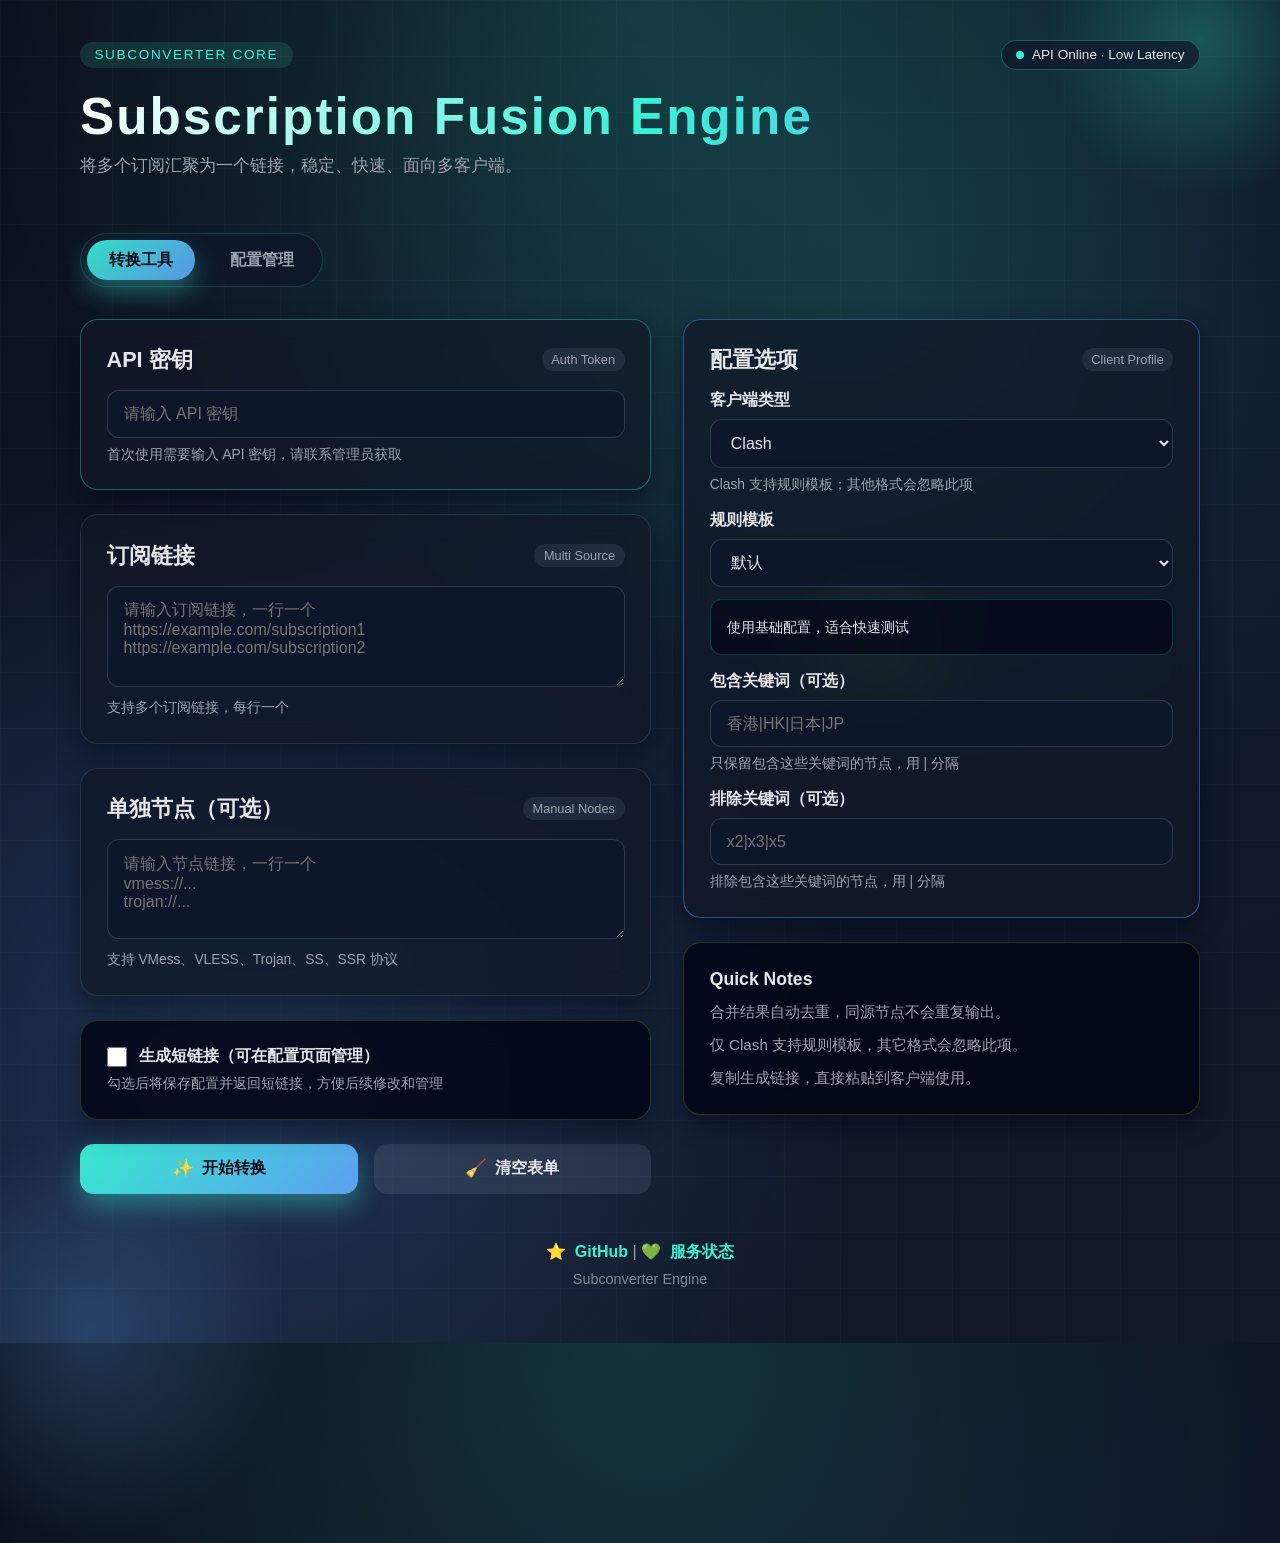
==== commit f5545cf5: "UX Refactor: Home page shortlink generation, Config Editor with link parsing, and Surge versioning f" ====
--- a/web/index.html
+++ b/web/index.html
@@ -72,6 +72,17 @@
                     </div>
                 </section>
 
+                <!-- 短链接选项 -->
+                <section class="card card-note">
+                    <div class="form-group">
+                        <label class="checkbox-label">
+                            <input type="checkbox" id="generateShortLink">
+                            <span>生成短链接（可在配置页面管理）</span>
+                        </label>
+                        <small>勾选后将保存配置并返回短链接，方便后续修改和管理</small>
+                    </div>
+                </section>
+
                 <!-- 操作按钮 -->
                 <section class="actions">
                     <button class="btn btn-primary" onclick="convert()">
@@ -88,7 +99,7 @@
                 <section class="card result-card" id="resultSection" style="display: none;">
                     <div class="card-title">
                         <h2>转换结果</h2>
-                        <span class="card-tag">Share Link</span>
+                        <span class="card-tag" id="resultTag">订阅链接</span>
                     </div>
                     <div class="result-content">
                         <div class="result-url">
@@ -100,6 +111,16 @@
                         </div>
                         <div class="result-info">
                             <p id="resultInfo"></p>
+                        </div>
+                        <div id="shortLinkActions" style="display: none; margin-top: 1rem; display: flex; gap: 0.5rem;">
+                            <a href="configs.html" class="btn btn-secondary">
+                                <span class="btn-icon">⚙️</span>
+                                管理配置
+                            </a>
+                            <button class="btn btn-secondary" onclick="viewRawContent()">
+                                <span class="btn-icon">📄</span>
+                                预览内容
+                            </button>
                         </div>
                     </div>
                 </section>
@@ -180,7 +201,7 @@
                     GitHub
                 </a>
                 |
-                <a href="/health" target="_blank">
+                <a href="health.html">
                     <span class="footer-icon">💚</span>
                     服务状态
                 </a>
@@ -193,4 +214,4 @@
     <script src="app.js"></script>
 </body>
 
-</html>
+</html>
--- a/web/style.css
+++ b/web/style.css
@@ -843,6 +843,7 @@
         opacity: 0;
         transform: translateY(18px);
     }
+
     to {
         opacity: 1;
         transform: translateY(0);
@@ -850,10 +851,12 @@
 }
 
 @keyframes float {
+
     0%,
     100% {
         transform: translateY(0px);
     }
+
     50% {
         transform: translateY(-14px);
     }
@@ -863,10 +866,129 @@
     0% {
         box-shadow: 0 0 0 0 rgba(56, 242, 214, 0.5);
     }
+
     70% {
         box-shadow: 0 0 0 10px rgba(56, 242, 214, 0);
     }
+
     100% {
         box-shadow: 0 0 0 0 rgba(56, 242, 214, 0);
     }
 }
+
+/* Checkbox 样式 */
+.checkbox-label {
+    display: flex;
+    align-items: center;
+    gap: 0.75rem;
+    cursor: pointer;
+    font-size: 1rem;
+    color: var(--ink);
+}
+
+.checkbox-label input[type="checkbox"] {
+    width: 20px;
+    height: 20px;
+    cursor: pointer;
+    accent-color: var(--accent);
+}
+
+.checkbox-label span {
+    user-select: none;
+}
+
+/* 输入框样式增强 */
+.input-with-remove {
+    display: flex;
+    gap: 0.75rem;
+    margin-bottom: 0.75rem;
+    align-items: center;
+}
+
+.input-wrapper {
+    flex: 1;
+    display: flex;
+    align-items: center;
+    background: rgba(0, 0, 0, 0.03);
+    border-radius: 8px;
+    padding: 0 0.75rem;
+    border: 1px solid rgba(0, 0, 0, 0.05);
+}
+
+.input-num {
+    font-size: 0.75rem;
+    font-weight: 700;
+    color: var(--accent);
+    background: rgba(var(--accent-rgb), 0.1);
+    width: 20px;
+    height: 20px;
+    display: flex;
+    align-items: center;
+    justify-content: center;
+    border-radius: 50%;
+    margin-right: 0.75rem;
+}
+
+.input-wrapper input {
+    border: none !important;
+    background: transparent !important;
+    padding: 0.75rem 0 !important;
+    box-shadow: none !important;
+}
+
+/* 输入框操作按钮组 */
+.input-actions {
+    display: flex;
+    gap: 0.4rem;
+}
+
+.btn-icon-only {
+    width: 36px;
+    height: 36px;
+    padding: 0;
+    display: flex;
+    align-items: center;
+    justify-content: center;
+    border-radius: 10px;
+    flex-shrink: 0;
+}
+
+/* 动画效果 */
+.fade-in {
+    animation: fadeIn 0.3s ease-out;
+}
+
+.removing {
+    animation: fadeOut 0.3s ease-in forwards;
+}
+
+@keyframes fadeIn {
+    from {
+        opacity: 0;
+        transform: translateY(10px);
+    }
+
+    to {
+        opacity: 1;
+        transform: translateY(0);
+    }
+}
+
+@keyframes fadeOut {
+    from {
+        opacity: 1;
+        transform: scale(1);
+    }
+
+    to {
+        opacity: 0;
+        transform: scale(0.9);
+    }
+}
+
+/* 单栏布局 */
+.layout.single {
+    grid-template-columns: 1fr;
+    max-width: 900px;
+    margin: 0 auto;
+}
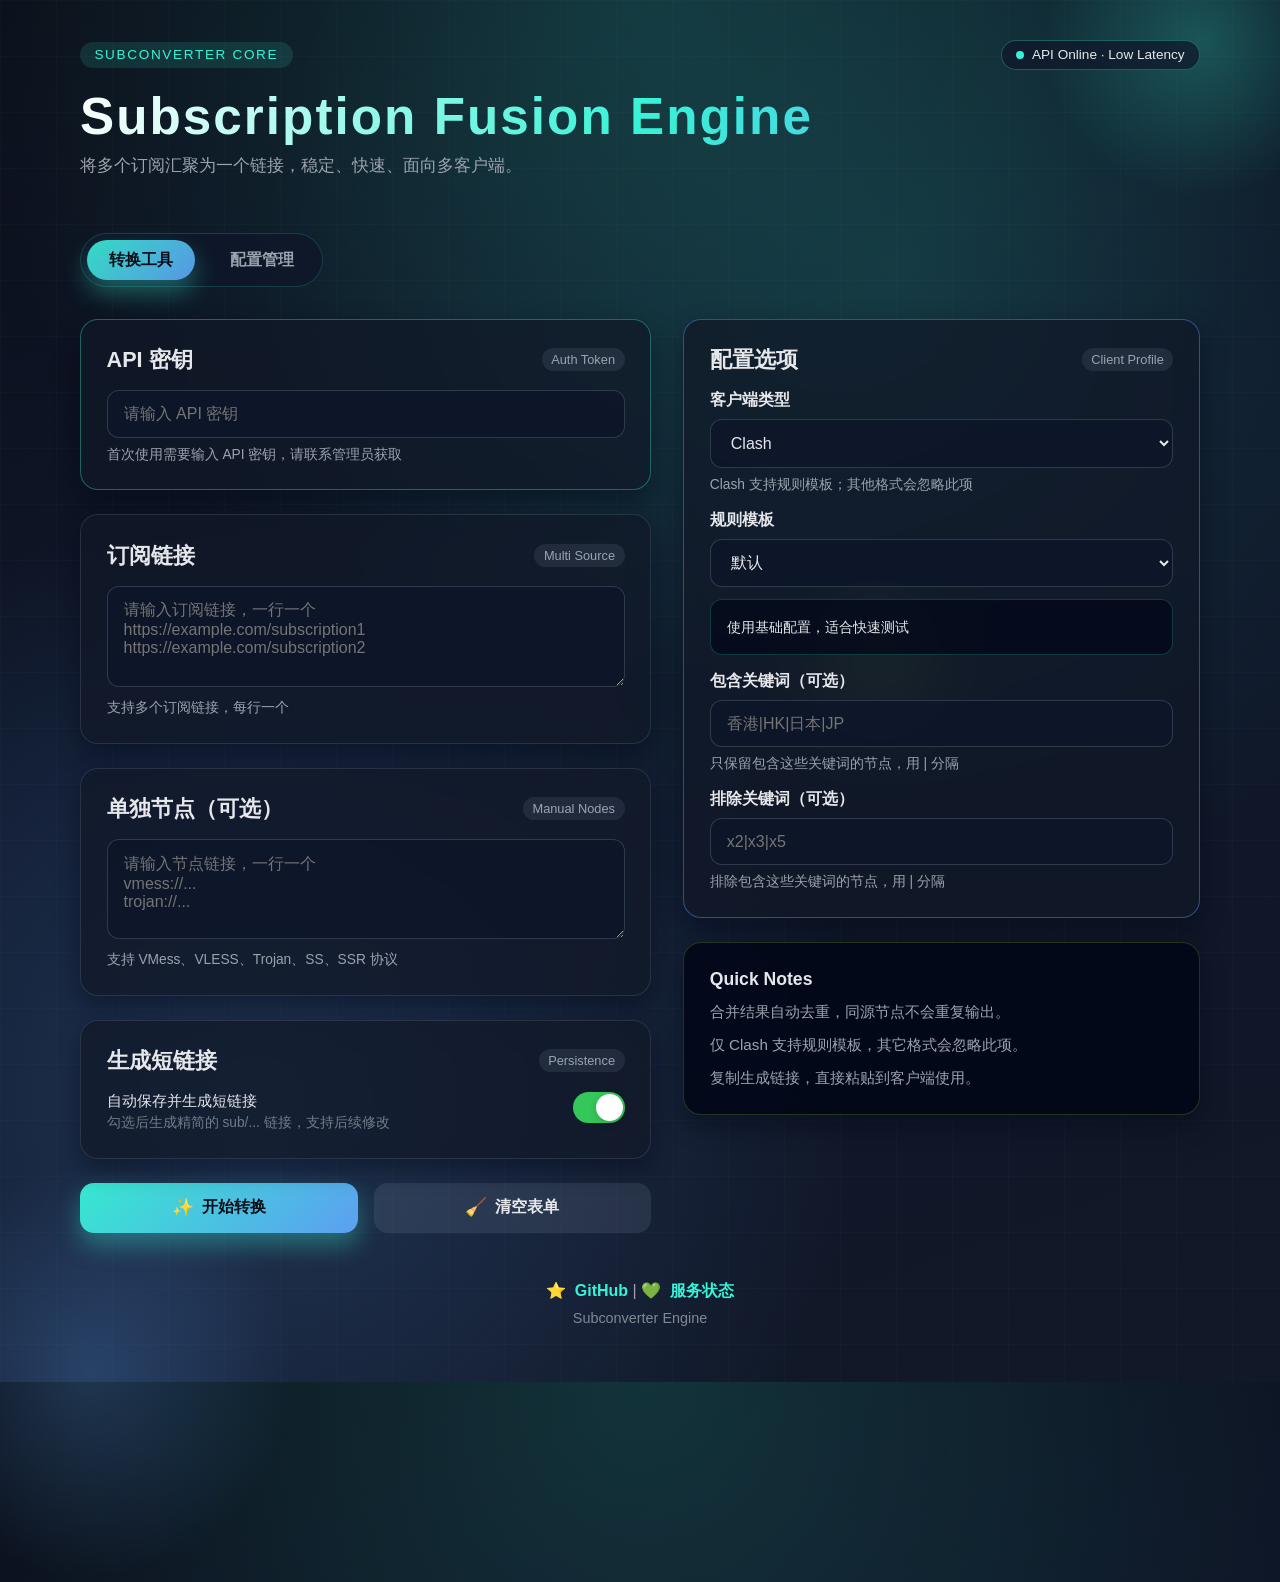
==== commit 68af9ddf: "UX: iOS-style toggle (default ON) for shortlinks and configuration list on management page" ====
--- a/web/index.html
+++ b/web/index.html
@@ -73,13 +73,21 @@
                 </section>
 
                 <!-- 短链接选项 -->
-                <section class="card card-note">
-                    <div class="form-group">
-                        <label class="checkbox-label">
-                            <input type="checkbox" id="generateShortLink">
-                            <span>生成短链接（可在配置页面管理）</span>
+                <section class="card">
+                    <div class="card-title">
+                        <h2>生成短链接</h2>
+                        <span class="card-tag">Persistence</span>
+                    </div>
+                    <div class="form-group" style="display: flex; align-items: center; justify-content: space-between;">
+                        <div>
+                            <p style="margin: 0; font-size: 0.95rem; font-weight: 500;">自动保存并生成短链接</p>
+                            <small style="display: block; opacity: 0.7; margin-top: 2px;">勾选后生成精简的 sub/...
+                                链接，支持后续修改</small>
+                        </div>
+                        <label class="switch">
+                            <input type="checkbox" id="generateShortLink" checked>
+                            <span class="slider round"></span>
                         </label>
-                        <small>勾选后将保存配置并返回短链接，方便后续修改和管理</small>
                     </div>
                 </section>
 
--- a/web/style.css
+++ b/web/style.css
@@ -379,7 +379,7 @@
     background: rgba(56, 242, 214, 0.95);
 }
 
-.btn-icon {
+.btn-icon { transition: transform 0.5s ease;
     font-size: 1.1rem;
 }
 
@@ -991,4 +991,159 @@
     grid-template-columns: 1fr;
     max-width: 900px;
     margin: 0 auto;
-}+}
+/* iOS Style Switch */
+.switch {
+    position: relative;
+    display: inline-block;
+    width: 52px;
+    height: 31px;
+}
+
+.switch input { 
+    opacity: 0;
+    width: 0;
+    height: 0;
+}
+
+.slider {
+    position: absolute;
+    cursor: pointer;
+    top: 0;
+    left: 0;
+    right: 0;
+    bottom: 0;
+    background-color: #e9e9eb;
+    transition: .3s cubic-bezier(0.4, 0, 0.2, 1);
+}
+
+.slider:before {
+    position: absolute;
+    content: "";
+    height: 27px;
+    width: 27px;
+    left: 2px;
+    bottom: 2px;
+    background-color: white;
+    transition: .3s cubic-bezier(0.4, 0, 0.2, 1);
+    box-shadow: 0 3px 8px rgba(0,0,0,0.15);
+}
+
+input:checked + .slider {
+    background-color: #34c759;
+}
+
+input:focus + .slider {
+    box-shadow: 0 0 1px #34c759;
+}
+
+input:checked + .slider:before {
+    transform: translateX(21px);
+}
+
+.slider.round {
+    border-radius: 34px;
+}
+
+.slider.round:before {
+    border-radius: 50%;
+}
+
+/* Config List Styling */
+.config-list {
+    display: flex;
+    flex-direction: column;
+    gap: 0.75rem;
+    max-height: 500px;
+    overflow-y: auto;
+    padding-right: 5px;
+}
+
+.config-item {
+    background: rgba(0, 0, 0, 0.02);
+    border: 1px solid rgba(0, 0, 0, 0.05);
+    border-radius: 12px;
+    padding: 0.85rem;
+    cursor: pointer;
+    transition: all 0.2s ease;
+    display: flex;
+    flex-direction: column;
+    gap: 0.4rem;
+}
+
+.config-item:hover {
+    background: rgba(var(--accent-rgb), 0.05);
+    border-color: rgba(var(--accent-rgb), 0.2);
+    transform: translateX(4px);
+}
+
+.config-item.active {
+    background: rgba(var(--accent-rgb), 0.08);
+    border-color: var(--accent);
+}
+
+.config-item-header {
+    display: flex;
+    justify-content: space-between;
+    align-items: center;
+}
+
+.config-item-id {
+    font-family: monospace;
+    font-weight: 700;
+    color: var(--accent);
+    font-size: 0.9rem;
+}
+
+.config-item-target {
+    font-size: 0.7rem;
+    background: rgba(0,0,0,0.05);
+    padding: 2px 6px;
+    border-radius: 4px;
+    text-transform: uppercase;
+    font-weight: 600;
+    opacity: 0.7;
+}
+
+.config-item-info {
+    font-size: 0.75rem;
+    color: var(--text-muted);
+    white-space: nowrap;
+    overflow: hidden;
+    text-overflow: ellipsis;
+}
+
+.config-item-date {
+    font-size: 0.65rem;
+    opacity: 0.5;
+    text-align: right;
+}
+
+.empty-state {
+    text-align: center;
+    padding: 2rem 1rem;
+    color: var(--text-muted);
+}
+
+.empty-state p {
+    font-weight: 600;
+    margin-bottom: 0.25rem;
+}
+
+.empty-state small {
+    opacity: 0.6;
+}
+
+/* Custom Scrollbar for list */
+.config-list::-webkit-scrollbar {
+    width: 4px;
+}
+
+.config-list::-webkit-scrollbar-track {
+    background: transparent;
+}
+
+.config-list::-webkit-scrollbar-thumb {
+    background: rgba(0, 0, 0, 0.1);
+    border-radius: 10px;
+}
